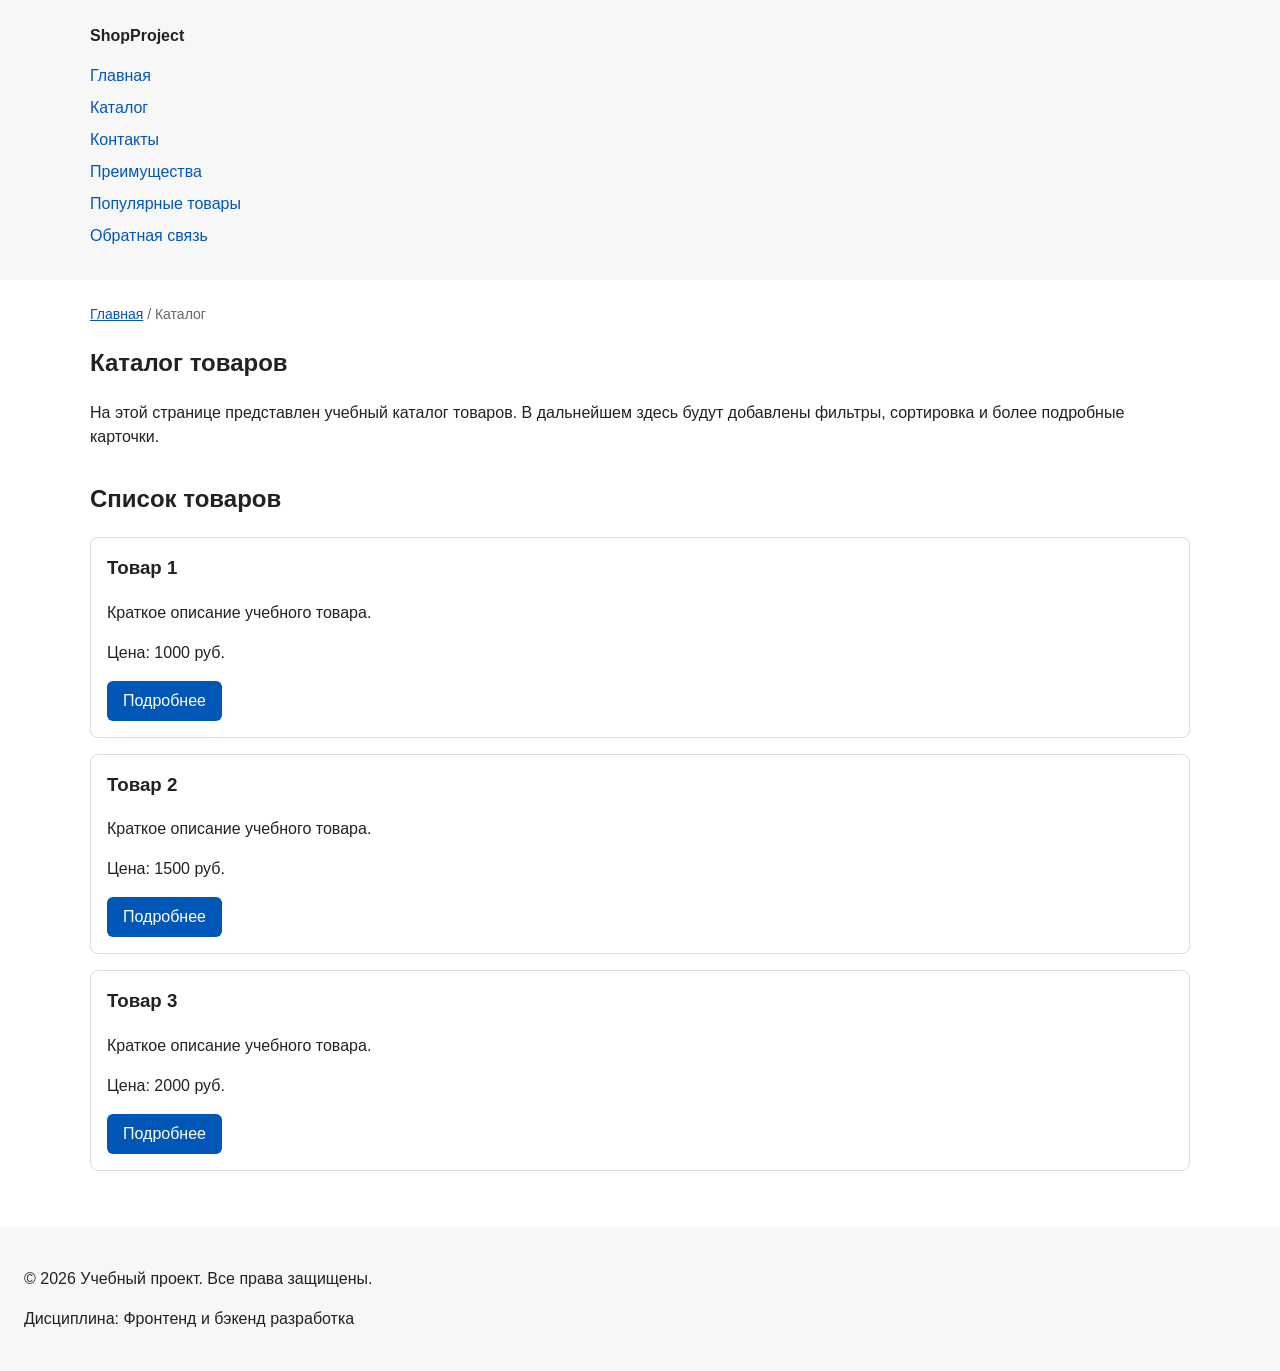
==== catalog.html @ 581a4650 "feat: add multi-page structure navigation and anchors" ====
<!DOCTYPE html>
<html lang="ru">
<head>
  <meta charset="UTF-8">
  <meta name="viewport" content="width=device-width, initial-scale=1.0">
  <meta name="description" content="Каталог товаров учебного интернет-магазина.">
  <title>Каталог товаров — Учебный интернет-магазин</title>
  <link rel="stylesheet" href="css/style.css">
</head>
<body>
  <header>
    <div class="site-header">
      <a class="site-logo" href="index.html">ShopProject</a>

      <nav class="site-nav" aria-label="Основная навигация">
        <ul class="site-nav__list">
          <li><a href="index.html">Главная</a></li>
          <li><a href="catalog.html">Каталог</a></li>
          <li><a href="contacts.html">Контакты</a></li>
          <li><a href="index.html#advantages">Преимущества</a></li>
          <li><a href="index.html#popular">Популярные товары</a></li>
          <li><a href="index.html#contacts">Обратная связь</a></li>
        </ul>
      </nav>
    </div>
  </header>

  <main>
    <nav class="breadcrumbs" aria-label="Хлебные крошки">
      <a href="index.html">Главная</a>
      <span>Каталог</span>
    </nav>

    <section class="section">
      <h1>Каталог товаров</h1>
      <p>
        На этой странице представлен учебный каталог товаров.
        В дальнейшем здесь будут добавлены фильтры, сортировка и более
        подробные карточки.
      </p>
    </section>

    <section class="section">
      <h2>Список товаров</h2>

      <article class="product-card">
        <h3>Товар 1</h3>
        <p>Краткое описание учебного товара.</p>
        <p>Цена: 1000 руб.</p>
        <a class="button" href="index.html#popular">Подробнее</a>
      </article>

      <article class="product-card">
        <h3>Товар 2</h3>
        <p>Краткое описание учебного товара.</p>
        <p>Цена: 1500 руб.</p>
        <a class="button" href="index.html#popular">Подробнее</a>
      </article>

      <article class="product-card">
        <h3>Товар 3</h3>
        <p>Краткое описание учебного товара.</p>
        <p>Цена: 2000 руб.</p>
        <a class="button" href="index.html#popular">Подробнее</a>
      </article>
    </section>
  </main>

  <footer>
    <p>&copy; 2026 Учебный проект. Все права защищены.</p>
    <p>Дисциплина: Фронтенд и бэкенд разработка</p>
  </footer>
</body>
</html>
---- css/style.css ----
/* ===============================
   1. Переменные проекта
   =============================== */

:root {
  /* Основные цвета проекта */
  --color-bg: #ffffff;
  --color-text: #222222;
  --color-muted: #666666;
  --color-primary: #0057b8;
  --color-primary-dark: #003f86;
  --color-border: #dddddd;
  --color-surface: #f7f7f7;
  --color-surface-accent: #eef5ff;
  --color-danger: #b00020;
  --color-success: #168a2f;
  --color-success-bg: #eefaf0;
  --color-white: #ffffff;

  /* Отступы */
  --space-xs: 4px;
  --space-sm: 8px;
  --space-md: 16px;
  --space-lg: 24px;
  --space-xl: 32px;

  /* Скругления */
  --radius-sm: 6px;
  --radius-md: 8px;
  --radius-lg: 12px;

  /* Размеры */
  --container-width: 1100px;
}

html {
  scroll-behavior: smooth;
}

:target {
  outline: 2px dashed var(--color-primary);
  outline-offset: 4px;
}


/* 
  Универсальное правило для всех элементов.
  border-box делает расчёт размеров более понятным:
  width включает content, padding и border.
*/
/* ===============================
   2. Базовые стили
   =============================== */

* {
  box-sizing: border-box;
}

body {
  margin: 0;
  font-family: Arial, sans-serif;
  line-height: 1.5;
  color: var(--color-text);
  background-color: var(--color-bg);
}

/*
  Задаём внутренние отступы для основных областей страницы.
  Это делает содержимое визуально отделённым от краёв окна браузера.
*/
header,
main,
footer {
  padding: var(--space-lg);
}

/*
  Оформляем шапку страницы.
  Пока используется простой светло-серый фон.
*/
header {
  background-color: var(--color-surface);
}


/*
  Оформляем подвал страницы тем же фоном,
  чтобы визуально отделить его от основного содержимого.
*/
footer {
  background-color: var(--color-surface);
}

/*
  Ограничиваем ширину содержимого шапки,
  чтобы оно не растягивалось слишком сильно на широких экранах.
*/
.site-header {
  max-width: 1100px;
  margin: 0 auto;
}

/* ===============================
   3. Общие элементы интерфейса
   =============================== */

a {
  color: var(--color-primary);
}

a:hover {
  color: var(--color-primary-dark);
}

a:focus-visible {
  outline: 2px solid var(--color-primary);
  outline-offset: 3px;
}


/*
  Оформляем текстовый логотип.
*/
.site-logo {
  font-weight: bold;
  text-decoration: none;
  color: #222222;
}

/*
  Убираем стандартные отступы и маркеры списка навигации.
*/
.site-nav__list {
  padding: 0;
  margin: 16px 0 0;
  list-style: none;
}

/*
  Добавляем расстояние между пунктами меню.
*/
.site-nav__list li {
  margin-bottom: 8px;
}

/*
  Оформляем ссылки меню.
*/
.site-nav__list a {
  color: #0057b8;
  text-decoration: none;
}

/*
  При наведении мыши подчёркиваем ссылку.
  Подробно состояния интерфейса будут рассмотрены в практической работе 1.7.
*/
.site-nav__list a:hover {
  text-decoration: underline;
}
/*
  Пока это обычная ссылка, но визуально она оформляется как кнопка.
*/
.button {
  display: inline-block;
  padding: var(--space-sm) var(--space-md);
  color: var(--color-white);
  background-color: var(--color-primary);
  text-decoration: none;
  border: none;
  border-radius: var(--radius-sm);
  cursor: pointer;
}

.button:hover {
  background-color: var(--color-primary-dark);
}

.button:focus-visible {
  outline: 2px solid var(--color-primary);
  outline-offset: 3px;
}

.button:disabled {
  opacity: 0.6;
  cursor: not-allowed;
}

/* ===============================
   4. Компоненты страницы
   =============================== */

.hero {
  max-width: var(--container-width);
  margin: 0 auto var(--space-xl);
  padding: var(--space-xl) var(--space-lg);
  background-color: var(--color-surface-accent);
  border-radius: var(--radius-lg);
}

.section {
  max-width: var(--container-width);
  margin: 0 auto var(--space-xl);
}

.section h2 {
  margin-top: 0;
}

/*
  Карточка товара — самостоятельный блок.
  На следующих занятиях карточки будут доработаны и выстроены в сетку.
*/
.product-card {
  margin-bottom: var(--space-md);
  padding: var(--space-md);
  border: 1px solid var(--color-border);
  border-radius: var(--radius-md);
  background-color: var(--color-bg);
}

.product-card:hover {
  border-color: var(--color-primary);
}

.product-card h3 {
  margin-top: 0;
}

/*
  Дополнительный информационный блок.
*/
.aside-info {
  max-width: var(--container-width);
  margin: 0 auto var(--space-xl);
  padding: var(--space-md);
  border-left: 4px solid var(--color-primary);
  background-color: var(--color-surface);
}


/*
  Сообщение об успешной отправке.
*/
.success-message {
  max-width: var(--container-width);
  margin: var(--space-lg) auto;
  padding: var(--space-md);
  border-left: 4px solid var(--color-success);
  background-color: var(--color-success-bg);
}


/* ===============================
   5. Форма и модальное окно
   =============================== */

.order-dialog {
  width: min(100% - 32px, 560px);
  padding: var(--space-lg);
  border: none;
  border-radius: var(--radius-lg);
}

.order-dialog::backdrop {
  background-color: rgba(0, 0, 0, 0.5);
}

.form-field {
  margin-bottom: var(--space-md);
}

.form-field label {
  display: block;
  margin-bottom: var(--space-xs);
}

.form-field input,
.form-field select,
.form-field textarea {
  width: 100%;
  padding: 10px 12px;
  border: 1px solid var(--color-border);
  border-radius: var(--radius-sm);
  font: inherit;
}

.form-field input[type="checkbox"] {
  width: auto;
}

.form-field small {
  display: block;
  margin-top: var(--space-xs);
  color: var(--color-muted);
}

/*
  Видимый фокус для клавиатурной навигации.
*/
.form-field input:hover,
.form-field select:hover,
.form-field textarea:hover {
  border-color: var(--color-primary);
}

.form-field input:focus-visible,
.form-field select:focus-visible,
.form-field textarea:focus-visible,
.form-actions button:focus-visible {
  outline: 2px solid var(--color-primary);
  outline-offset: 3px;
}

[aria-invalid="true"] {
  border-color: var(--color-danger);
}


/*
  Кнопки формы.
*/
.form-actions {
  display: flex;
  gap: 12px;
  margin-top: 20px;
}

.breadcrumbs {
  max-width: var(--container-width);
  margin: 0 auto var(--space-md);
  font-size: 14px;
  color: var(--color-muted);
}

.breadcrumbs a {
  color: var(--color-primary);
}

.breadcrumbs span::before {
  content: " / ";
  color: var(--color-muted);
}
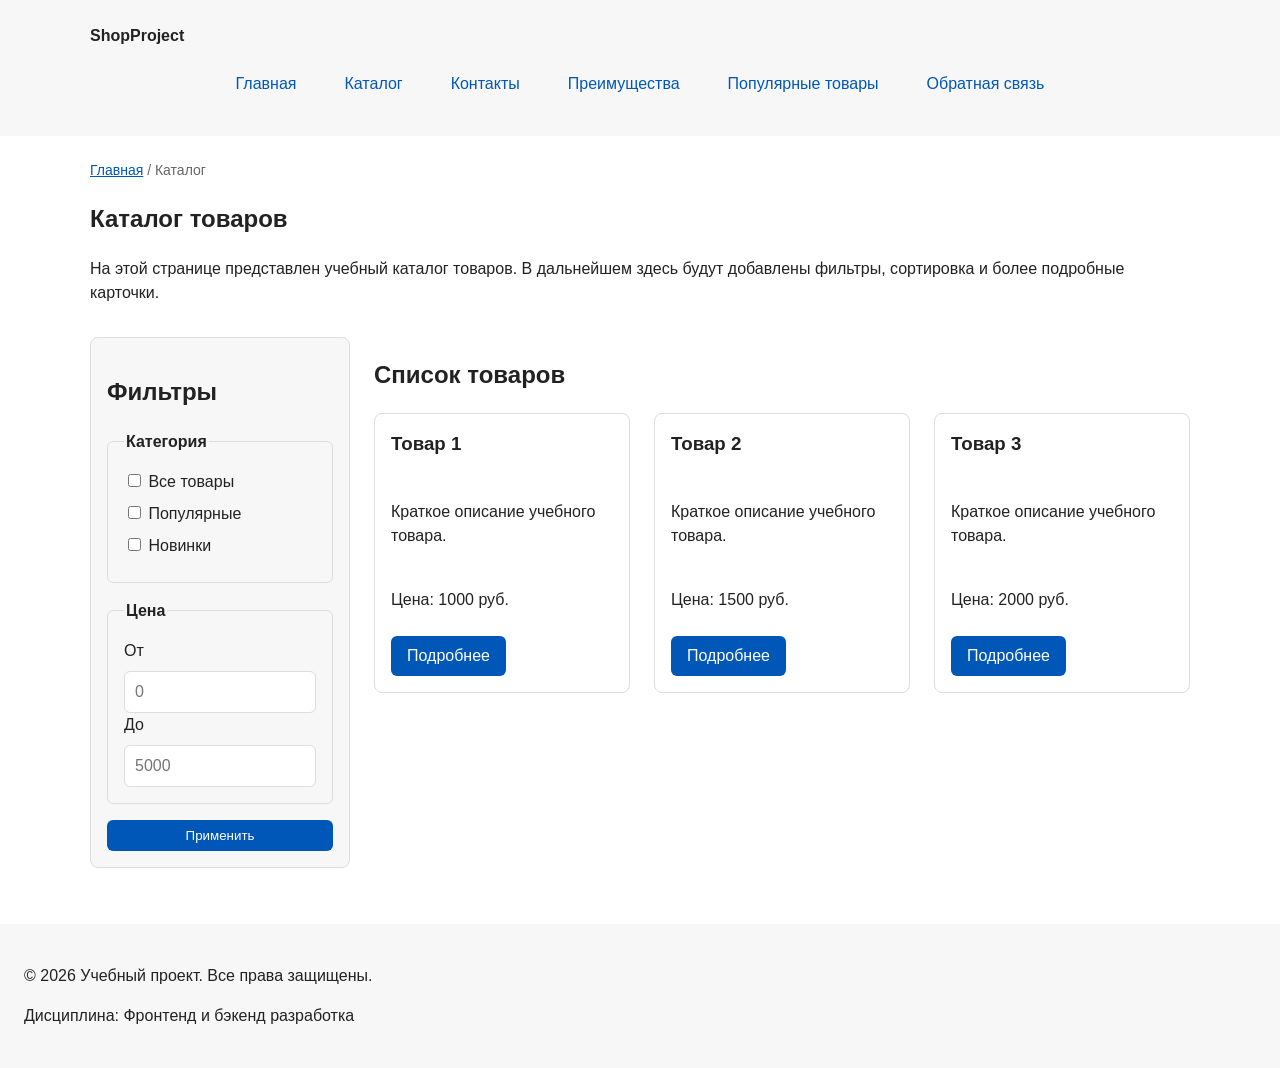
==== commit 5641a6eb: "feat: add flex navigation and grid catalog layout" ====
--- a/catalog.html
+++ b/catalog.html
@@ -40,29 +40,70 @@
       </p>
     </section>
 
-    <section class="section">
-      <h2>Список товаров</h2>
+    <section class="catalog-layout">
+      <aside class="catalog-filters">
+        <h2>Фильтры</h2>
 
-      <article class="product-card">
-        <h3>Товар 1</h3>
-        <p>Краткое описание учебного товара.</p>
-        <p>Цена: 1000 руб.</p>
-        <a class="button" href="index.html#popular">Подробнее</a>
-      </article>
+        <form class="filters-form" action="#" method="get">
+          <fieldset>
+            <legend>Категория</legend>
 
-      <article class="product-card">
-        <h3>Товар 2</h3>
-        <p>Краткое описание учебного товара.</p>
-        <p>Цена: 1500 руб.</p>
-        <a class="button" href="index.html#popular">Подробнее</a>
-      </article>
+            <label>
+              <input type="checkbox" name="category" value="all">
+              Все товары
+            </label>
 
-      <article class="product-card">
-        <h3>Товар 3</h3>
-        <p>Краткое описание учебного товара.</p>
-        <p>Цена: 2000 руб.</p>
-        <a class="button" href="index.html#popular">Подробнее</a>
-      </article>
+            <label>
+              <input type="checkbox" name="category" value="popular">
+              Популярные
+            </label>
+
+            <label>
+              <input type="checkbox" name="category" value="new">
+              Новинки
+            </label>
+          </fieldset>
+
+          <fieldset>
+            <legend>Цена</legend>
+
+            <label for="price-from">От</label>
+            <input id="price-from" name="price-from" type="number" min="0" placeholder="0">
+
+            <label for="price-to">До</label>
+            <input id="price-to" name="price-to" type="number" min="0" placeholder="5000">
+          </fieldset>
+
+          <button class="button" type="submit">Применить</button>
+        </form>
+      </aside>
+
+      <section class="catalog-products">
+        <h2>Список товаров</h2>
+
+        <div class="products-grid">
+          <article class="product-card">
+            <h3>Товар 1</h3>
+            <p>Краткое описание учебного товара.</p>
+            <p>Цена: 1000 руб.</p>
+            <a class="button" href="index.html#popular">Подробнее</a>
+          </article>
+
+          <article class="product-card">
+            <h3>Товар 2</h3>
+            <p>Краткое описание учебного товара.</p>
+            <p>Цена: 1500 руб.</p>
+            <a class="button" href="index.html#popular">Подробнее</a>
+          </article>
+
+          <article class="product-card">
+            <h3>Товар 3</h3>
+            <p>Краткое описание учебного товара.</p>
+            <p>Цена: 2000 руб.</p>
+            <a class="button" href="index.html#popular">Подробнее</a>
+          </article>
+        </div>
+      </section>
     </section>
   </main>
 
@@ -71,4 +112,4 @@
     <p>Дисциплина: Фронтенд и бэкенд разработка</p>
   </footer>
 </body>
-</html>
+</html>
--- a/css/style.css
+++ b/css/style.css
@@ -131,10 +131,16 @@
   Убираем стандартные отступы и маркеры списка навигации.
 */
 .site-nav__list {
+  display: flex;
+  flex-wrap: wrap;
+  justify-content: center;
+  align-items: center;
+  gap: var(--space-md);
   padding: 0;
-  margin: 16px 0 0;
+  margin: var(--space-md) 0 0;
   list-style: none;
 }
+
 
 /*
   Добавляем расстояние между пунктами меню.
@@ -147,17 +153,23 @@
   Оформляем ссылки меню.
 */
 .site-nav__list a {
-  color: #0057b8;
+  display: inline-block;
+  padding: var(--space-sm) var(--space-md);
+  color: var(--color-primary);
   text-decoration: none;
-}
+  border-radius: var(--radius-sm);
+}
+
 
 /*
   При наведении мыши подчёркиваем ссылку.
   Подробно состояния интерфейса будут рассмотрены в практической работе 1.7.
 */
 .site-nav__list a:hover {
-  text-decoration: underline;
-}
+  color: var(--color-white);
+  background-color: var(--color-primary);
+}
+
 /*
   Пока это обычная ссылка, но визуально она оформляется как кнопка.
 */
@@ -212,12 +224,21 @@
   На следующих занятиях карточки будут доработаны и выстроены в сетку.
 */
 .product-card {
-  margin-bottom: var(--space-md);
+  display: flex;
+  flex-direction: column;
+  gap: var(--space-sm);
+  margin-bottom: 0;
   padding: var(--space-md);
   border: 1px solid var(--color-border);
   border-radius: var(--radius-md);
   background-color: var(--color-bg);
 }
+
+.product-card .button {
+  margin-top: auto;
+  align-self: flex-start;
+}
+
 
 .product-card:hover {
   border-color: var(--color-primary);
@@ -341,3 +362,60 @@
   content: " / ";
   color: var(--color-muted);
 }
+
+
+.products-grid {
+  display: grid;
+  grid-template-columns: repeat(3, 1fr);
+  gap: var(--space-lg);
+}
+
+.catalog-layout {
+  max-width: var(--container-width);
+  margin: 0 auto var(--space-xl);
+  display: grid;
+  grid-template-columns: 260px 1fr;
+  grid-template-areas: "filters products";
+  gap: var(--space-lg);
+}
+
+.catalog-filters {
+  grid-area: filters;
+  padding: var(--space-md);
+  border: 1px solid var(--color-border);
+  border-radius: var(--radius-md);
+  background-color: var(--color-surface);
+}
+
+.catalog-products {
+  grid-area: products;
+}
+
+.filters-form {
+  display: grid;
+  gap: var(--space-md);
+}
+
+.filters-form fieldset {
+  margin: 0;
+  padding: var(--space-md);
+  border: 1px solid var(--color-border);
+  border-radius: var(--radius-sm);
+}
+
+.filters-form legend {
+  font-weight: 700;
+}
+
+.filters-form label {
+  display: block;
+  margin-bottom: var(--space-sm);
+}
+
+.filters-form input[type="number"] {
+  width: 100%;
+  padding: 8px 10px;
+  border: 1px solid var(--color-border);
+  border-radius: var(--radius-sm);
+  font: inherit;
+}
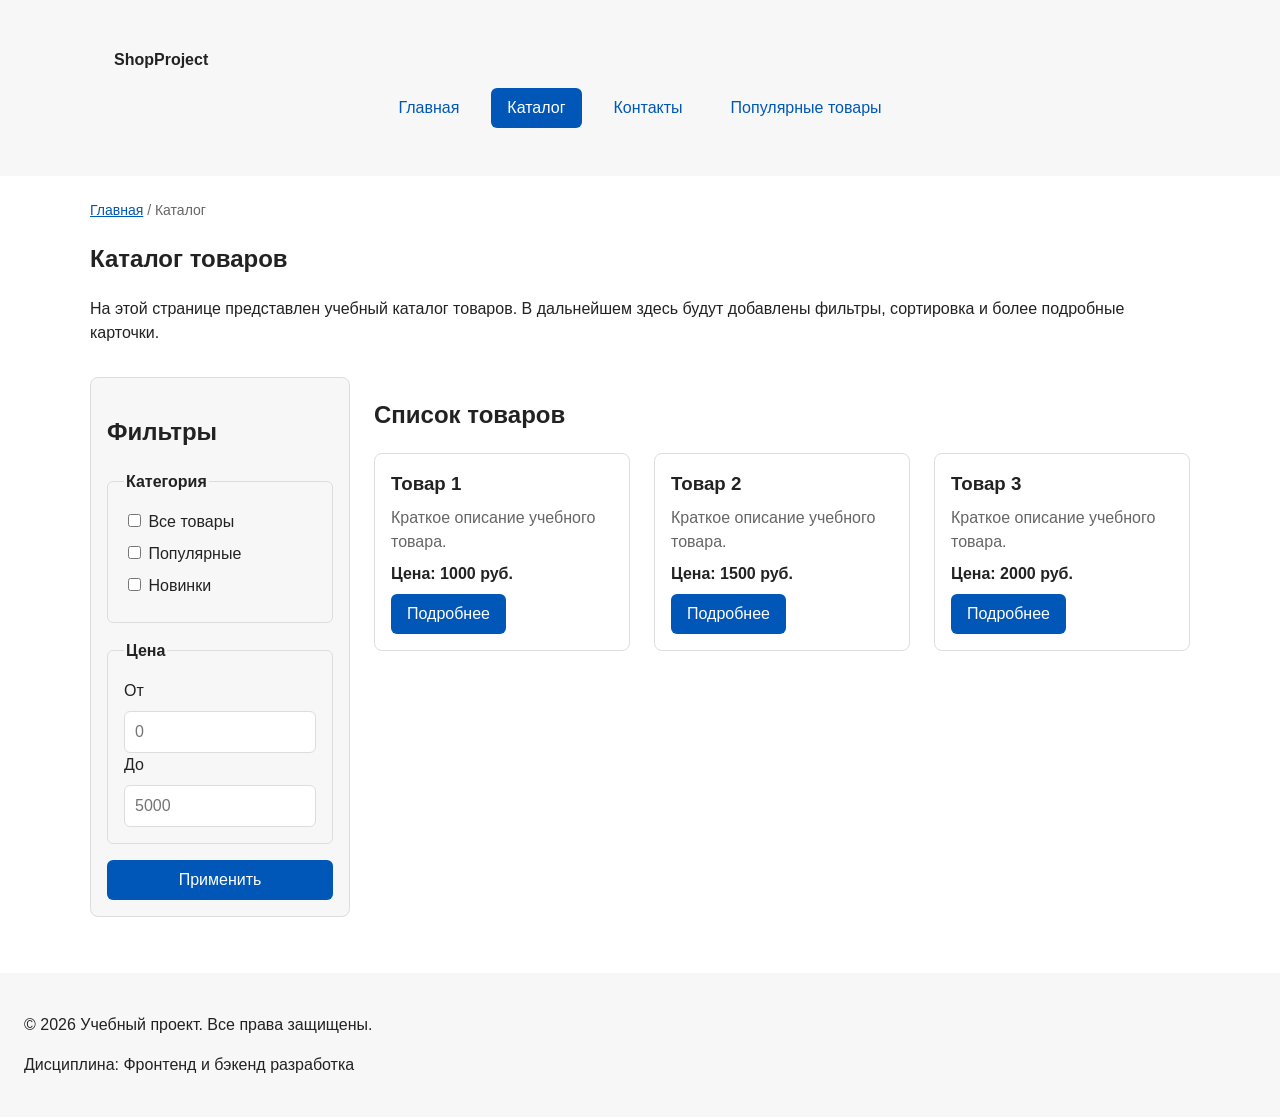
==== commit e617a6ee: "refactor: apply BEM naming to CSS classes" ====
--- a/catalog.html
+++ b/catalog.html
@@ -8,108 +8,116 @@
   <link rel="stylesheet" href="css/style.css">
 </head>
 <body>
-  <header>
-    <div class="site-header">
-      <a class="site-logo" href="index.html">ShopProject</a>
 
-      <nav class="site-nav" aria-label="Основная навигация">
-        <ul class="site-nav__list">
-          <li><a href="index.html">Главная</a></li>
-          <li><a href="catalog.html">Каталог</a></li>
-          <li><a href="contacts.html">Контакты</a></li>
-          <li><a href="index.html#advantages">Преимущества</a></li>
-          <li><a href="index.html#popular">Популярные товары</a></li>
-          <li><a href="index.html#contacts">Обратная связь</a></li>
-        </ul>
-      </nav>
-    </div>
-  </header>
+<header class="site-header">
+  <div class="site-header__inner">
+    <a class="site-header__logo" href="index.html">ShopProject</a>
 
-  <main>
-    <nav class="breadcrumbs" aria-label="Хлебные крошки">
-      <a href="index.html">Главная</a>
-      <span>Каталог</span>
+    <nav class="site-nav" aria-label="Основная навигация">
+      <ul class="site-nav__list">
+        <li class="site-nav__item">
+          <a class="site-nav__link" href="index.html">Главная</a>
+        </li>
+        <li class="site-nav__item">
+          <a class="site-nav__link site-nav__link--active" href="catalog.html">Каталог</a>
+        </li>
+        <li class="site-nav__item">
+          <a class="site-nav__link" href="contacts.html">Контакты</a>
+        </li>
+        <li class="site-nav__item">
+          <a class="site-nav__link" href="index.html#popular">Популярные товары</a>
+        </li>
+      </ul>
     </nav>
+  </div>
+</header>
 
-    <section class="section">
-      <h1>Каталог товаров</h1>
-      <p>
-        На этой странице представлен учебный каталог товаров.
-        В дальнейшем здесь будут добавлены фильтры, сортировка и более
-        подробные карточки.
-      </p>
+<main>
+  <nav class="breadcrumbs" aria-label="Хлебные крошки">
+    <a class="breadcrumbs__link" href="index.html">Главная</a>
+    <span class="breadcrumbs__current">Каталог</span>
+  </nav>
+
+  <section class="section">
+    <h1>Каталог товаров</h1>
+    <p>
+      На этой странице представлен учебный каталог товаров.
+      В дальнейшем здесь будут добавлены фильтры, сортировка и более
+      подробные карточки.
+    </p>
+  </section>
+
+  <section class="catalog-layout">
+    <aside class="catalog-filters">
+      <h2>Фильтры</h2>
+
+      <form class="filters-form" action="#" method="get">
+        <fieldset>
+          <legend>Категория</legend>
+
+          <label>
+            <input type="checkbox" name="category" value="all">
+            Все товары
+          </label>
+
+          <label>
+            <input type="checkbox" name="category" value="popular">
+            Популярные
+          </label>
+
+          <label>
+            <input type="checkbox" name="category" value="new">
+            Новинки
+          </label>
+        </fieldset>
+
+        <fieldset>
+          <legend>Цена</legend>
+
+          <label for="price-from">От</label>
+          <input id="price-from" name="price-from" type="number" min="0" placeholder="0">
+
+          <label for="price-to">До</label>
+          <input id="price-to" name="price-to" type="number" min="0" placeholder="5000">
+        </fieldset>
+
+        <button class="button button--primary" type="submit">Применить</button>
+      </form>
+    </aside>
+
+    <section class="catalog-products">
+      <h2>Список товаров</h2>
+
+      <div class="products-grid">
+        <article class="product-card">
+          <h3 class="product-card__title">Товар 1</h3>
+          <p class="product-card__description">Краткое описание учебного товара.</p>
+          <p class="product-card__price">Цена: 1000 руб.</p>
+          <a class="button button--primary product-card__button" href="index.html#popular">Подробнее</a>
+        </article>
+
+        <article class="product-card">
+          <h3 class="product-card__title">Товар 2</h3>
+          <p class="product-card__description">Краткое описание учебного товара.</p>
+          <p class="product-card__price">Цена: 1500 руб.</p>
+          <a class="button button--primary product-card__button" href="index.html#popular">Подробнее</a>
+        </article>
+
+        <article class="product-card">
+          <h3 class="product-card__title">Товар 3</h3>
+          <p class="product-card__description">Краткое описание учебного товара.</p>
+          <p class="product-card__price">Цена: 2000 руб.</p>
+          <a class="button button--primary product-card__button" href="index.html#popular">Подробнее</a>
+        </article>
+      </div>
     </section>
+  </section>
+</main>
 
-    <section class="catalog-layout">
-      <aside class="catalog-filters">
-        <h2>Фильтры</h2>
+<footer>
+  <p>&copy; 2026 Учебный проект. Все права защищены.</p>
+  <p>Дисциплина: Фронтенд и бэкенд разработка</p>
+</footer>
 
-        <form class="filters-form" action="#" method="get">
-          <fieldset>
-            <legend>Категория</legend>
-
-            <label>
-              <input type="checkbox" name="category" value="all">
-              Все товары
-            </label>
-
-            <label>
-              <input type="checkbox" name="category" value="popular">
-              Популярные
-            </label>
-
-            <label>
-              <input type="checkbox" name="category" value="new">
-              Новинки
-            </label>
-          </fieldset>
-
-          <fieldset>
-            <legend>Цена</legend>
-
-            <label for="price-from">От</label>
-            <input id="price-from" name="price-from" type="number" min="0" placeholder="0">
-
-            <label for="price-to">До</label>
-            <input id="price-to" name="price-to" type="number" min="0" placeholder="5000">
-          </fieldset>
-
-          <button class="button" type="submit">Применить</button>
-        </form>
-      </aside>
-
-      <section class="catalog-products">
-        <h2>Список товаров</h2>
-
-        <div class="products-grid">
-          <article class="product-card">
-            <h3>Товар 1</h3>
-            <p>Краткое описание учебного товара.</p>
-            <p>Цена: 1000 руб.</p>
-            <a class="button" href="index.html#popular">Подробнее</a>
-          </article>
-
-          <article class="product-card">
-            <h3>Товар 2</h3>
-            <p>Краткое описание учебного товара.</p>
-            <p>Цена: 1500 руб.</p>
-            <a class="button" href="index.html#popular">Подробнее</a>
-          </article>
-
-          <article class="product-card">
-            <h3>Товар 3</h3>
-            <p>Краткое описание учебного товара.</p>
-            <p>Цена: 2000 руб.</p>
-            <a class="button" href="index.html#popular">Подробнее</a>
-          </article>
-        </div>
-      </section>
-    </section>
-  </main>
-
-  <footer>
-    <p>&copy; 2026 Учебный проект. Все права защищены.</p>
-    <p>Дисциплина: Фронтенд и бэкенд разработка</p>
-  </footer>
 </body>
 </html>
--- a/css/style.css
+++ b/css/style.css
@@ -42,12 +42,6 @@
   outline-offset: 4px;
 }
 
-
-/* 
-  Универсальное правило для всех элементов.
-  border-box делает расчёт размеров более понятным:
-  width включает content, padding и border.
-*/
 /* ===============================
    2. Базовые стили
    =============================== */
@@ -64,40 +58,34 @@
   background-color: var(--color-bg);
 }
 
-/*
-  Задаём внутренние отступы для основных областей страницы.
-  Это делает содержимое визуально отделённым от краёв окна браузера.
-*/
 header,
 main,
 footer {
   padding: var(--space-lg);
 }
 
-/*
-  Оформляем шапку страницы.
-  Пока используется простой светло-серый фон.
-*/
 header {
   background-color: var(--color-surface);
 }
 
-
-/*
-  Оформляем подвал страницы тем же фоном,
-  чтобы визуально отделить его от основного содержимого.
-*/
 footer {
   background-color: var(--color-surface);
 }
 
-/*
-  Ограничиваем ширину содержимого шапки,
-  чтобы оно не растягивалось слишком сильно на широких экранах.
-*/
 .site-header {
-  max-width: 1100px;
+  background-color: var(--color-surface);
+}
+
+.site-header__inner {
+  max-width: var(--container-width);
   margin: 0 auto;
+  padding: var(--space-lg);
+}
+
+.site-header__logo {
+  font-weight: 700;
+  color: var(--color-text);
+  text-decoration: none;
 }
 
 /* ===============================
@@ -117,19 +105,6 @@
   outline-offset: 3px;
 }
 
-
-/*
-  Оформляем текстовый логотип.
-*/
-.site-logo {
-  font-weight: bold;
-  text-decoration: none;
-  color: #222222;
-}
-
-/*
-  Убираем стандартные отступы и маркеры списка навигации.
-*/
 .site-nav__list {
   display: flex;
   flex-wrap: wrap;
@@ -141,18 +116,7 @@
   list-style: none;
 }
 
-
-/*
-  Добавляем расстояние между пунктами меню.
-*/
-.site-nav__list li {
-  margin-bottom: 8px;
-}
-
-/*
-  Оформляем ссылки меню.
-*/
-.site-nav__list a {
+.site-nav__link {
   display: inline-block;
   padding: var(--space-sm) var(--space-md);
   color: var(--color-primary);
@@ -160,32 +124,50 @@
   border-radius: var(--radius-sm);
 }
 
-
-/*
-  При наведении мыши подчёркиваем ссылку.
-  Подробно состояния интерфейса будут рассмотрены в практической работе 1.7.
-*/
-.site-nav__list a:hover {
+.site-nav__link:hover {
   color: var(--color-white);
   background-color: var(--color-primary);
 }
 
-/*
-  Пока это обычная ссылка, но визуально она оформляется как кнопка.
-*/
+.site-nav__link:focus-visible {
+  outline: 2px solid var(--color-primary);
+  outline-offset: 3px;
+}
+
+.site-nav__link--active {
+  color: var(--color-white);
+  background-color: var(--color-primary);
+}
+
+/* Базовый блок кнопки — только структура */
 .button {
   display: inline-block;
   padding: var(--space-sm) var(--space-md);
+  border: none;
+  border-radius: var(--radius-sm);
+  font: inherit;
+  text-decoration: none;
+  cursor: pointer;
+}
+
+.button--primary {
   color: var(--color-white);
   background-color: var(--color-primary);
-  text-decoration: none;
-  border: none;
-  border-radius: var(--radius-sm);
-  cursor: pointer;
-}
-
-.button:hover {
+}
+
+.button--primary:hover {
   background-color: var(--color-primary-dark);
+}
+
+.button--secondary {
+  color: var(--color-primary);
+  background-color: transparent;
+  border: 1px solid var(--color-primary);
+}
+
+.button--secondary:hover {
+  color: var(--color-white);
+  background-color: var(--color-primary);
 }
 
 .button:focus-visible {
@@ -193,7 +175,8 @@
   outline-offset: 3px;
 }
 
-.button:disabled {
+.button:disabled,
+.button--disabled {
   opacity: 0.6;
   cursor: not-allowed;
 }
@@ -219,38 +202,52 @@
   margin-top: 0;
 }
 
-/*
-  Карточка товара — самостоятельный блок.
-  На следующих занятиях карточки будут доработаны и выстроены в сетку.
-*/
 .product-card {
   display: flex;
   flex-direction: column;
   gap: var(--space-sm);
-  margin-bottom: 0;
   padding: var(--space-md);
   border: 1px solid var(--color-border);
   border-radius: var(--radius-md);
   background-color: var(--color-bg);
 }
 
-.product-card .button {
+.product-card:hover {
+  border-color: var(--color-primary);
+}
+
+.product-card--featured {
+  border-color: var(--color-primary);
+}
+
+.product-card--discount {
+  border-color: var(--color-danger);
+}
+
+.product-card__title {
+  margin: 0;
+  color: var(--color-text);
+}
+
+.product-card__description {
+  margin: 0;
+  color: var(--color-muted);
+}
+
+.product-card__price {
+  margin: 0;
+  font-weight: 700;
+}
+
+.product-card--discount .product-card__price {
+  color: var(--color-danger);
+}
+
+.product-card__button {
   margin-top: auto;
   align-self: flex-start;
 }
 
-
-.product-card:hover {
-  border-color: var(--color-primary);
-}
-
-.product-card h3 {
-  margin-top: 0;
-}
-
-/*
-  Дополнительный информационный блок.
-*/
 .aside-info {
   max-width: var(--container-width);
   margin: 0 auto var(--space-xl);
@@ -259,10 +256,6 @@
   background-color: var(--color-surface);
 }
 
-
-/*
-  Сообщение об успешной отправке.
-*/
 .success-message {
   max-width: var(--container-width);
   margin: var(--space-lg) auto;
@@ -271,10 +264,59 @@
   background-color: var(--color-success-bg);
 }
 
-
 /* ===============================
    5. Форма и модальное окно
    =============================== */
+
+.order-form {
+  display: grid;
+  gap: var(--space-md);
+}
+
+.order-form__field {
+  display: grid;
+  gap: var(--space-xs);
+}
+
+.order-form__label {
+  font-weight: 700;
+  color: var(--color-text);
+}
+
+.order-form__input,
+.order-form__select,
+.order-form__textarea {
+  width: 100%;
+  padding: 10px 12px;
+  border: 1px solid var(--color-border);
+  border-radius: var(--radius-sm);
+  font: inherit;
+}
+
+.order-form__input:hover,
+.order-form__select:hover,
+.order-form__textarea:hover {
+  border-color: var(--color-primary);
+}
+
+.order-form__input:focus-visible,
+.order-form__select:focus-visible,
+.order-form__textarea:focus-visible {
+  outline: 2px solid var(--color-primary);
+  outline-offset: 3px;
+}
+
+.order-form__input[aria-invalid="true"],
+.order-form__select[aria-invalid="true"],
+.order-form__textarea[aria-invalid="true"] {
+  border-color: var(--color-danger);
+}
+
+.order-form__actions {
+  display: flex;
+  gap: var(--space-md);
+  margin-top: var(--space-lg);
+}
 
 .order-dialog {
   width: min(100% - 32px, 560px);
@@ -287,65 +329,13 @@
   background-color: rgba(0, 0, 0, 0.5);
 }
 
-.form-field {
-  margin-bottom: var(--space-md);
-}
-
-.form-field label {
-  display: block;
-  margin-bottom: var(--space-xs);
-}
-
-.form-field input,
-.form-field select,
-.form-field textarea {
-  width: 100%;
-  padding: 10px 12px;
-  border: 1px solid var(--color-border);
-  border-radius: var(--radius-sm);
-  font: inherit;
-}
-
-.form-field input[type="checkbox"] {
-  width: auto;
-}
-
-.form-field small {
-  display: block;
-  margin-top: var(--space-xs);
-  color: var(--color-muted);
-}
-
-/*
-  Видимый фокус для клавиатурной навигации.
-*/
-.form-field input:hover,
-.form-field select:hover,
-.form-field textarea:hover {
-  border-color: var(--color-primary);
-}
-
-.form-field input:focus-visible,
-.form-field select:focus-visible,
-.form-field textarea:focus-visible,
-.form-actions button:focus-visible {
-  outline: 2px solid var(--color-primary);
-  outline-offset: 3px;
-}
-
-[aria-invalid="true"] {
-  border-color: var(--color-danger);
-}
-
-
-/*
-  Кнопки формы.
-*/
-.form-actions {
-  display: flex;
-  gap: 12px;
-  margin-top: 20px;
-}
+.order-dialog__title {
+  margin-top: 0;
+}
+
+/* ===============================
+   6. Хлебные крошки
+   =============================== */
 
 .breadcrumbs {
   max-width: var(--container-width);
@@ -354,15 +344,18 @@
   color: var(--color-muted);
 }
 
-.breadcrumbs a {
+.breadcrumbs__link {
   color: var(--color-primary);
 }
 
-.breadcrumbs span::before {
+.breadcrumbs__current::before {
   content: " / ";
   color: var(--color-muted);
 }
 
+/* ===============================
+   7. Каталог
+   =============================== */
 
 .products-grid {
   display: grid;
@@ -418,4 +411,4 @@
   border: 1px solid var(--color-border);
   border-radius: var(--radius-sm);
   font: inherit;
-}
+}
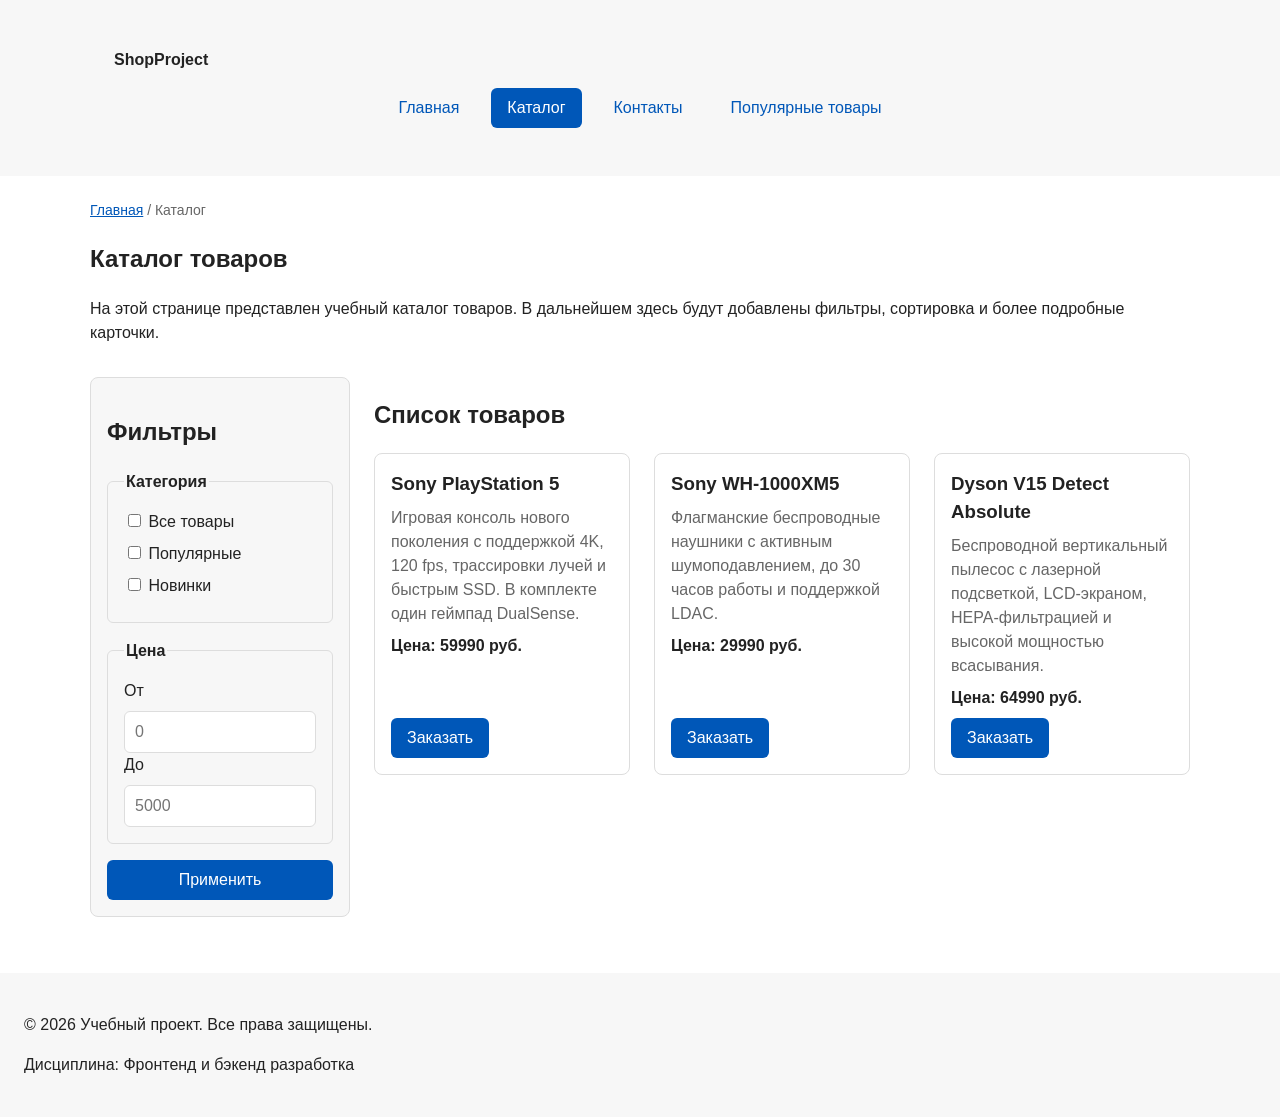
==== commit a7780459: "Добавлена страница товара с динамической подстановкой данных" ====
--- a/catalog.html
+++ b/catalog.html
@@ -89,35 +89,82 @@
       <h2>Список товаров</h2>
 
       <div class="products-grid">
-        <article class="product-card">
-          <h3 class="product-card__title">Товар 1</h3>
-          <p class="product-card__description">Краткое описание учебного товара.</p>
-          <p class="product-card__price">Цена: 1000 руб.</p>
-          <a class="button button--primary product-card__button" href="index.html#popular">Подробнее</a>
-        </article>
+     <article class="product-card" data-id="1">
+        <h3 class="product-card__title">Sony PlayStation 5</h3>
+        <p class="product-card__description">Игровая консоль нового поколения с поддержкой 4K, 120 fps, трассировки лучей и быстрым SSD. В комплекте один геймпад DualSense.</p>
+        <p class="product-card__price">Цена: 59990 руб.</p>
+        <button
+          class="button button--primary product-card__button"
+          type="button"
+          data-product="Товар 1"
+        >
+          Заказать
+        </button>
+      </article>
 
-        <article class="product-card">
-          <h3 class="product-card__title">Товар 2</h3>
-          <p class="product-card__description">Краткое описание учебного товара.</p>
-          <p class="product-card__price">Цена: 1500 руб.</p>
-          <a class="button button--primary product-card__button" href="index.html#popular">Подробнее</a>
-        </article>
+      <article class="product-card" data-id="2">
+        <h3 class="product-card__title">Sony WH-1000XM5</h3>
+        <p class="product-card__description">Флагманские беспроводные наушники с активным шумоподавлением, до 30 часов работы и поддержкой LDAC.</p>
+        <p class="product-card__price">Цена: 29990 руб.</p>
+        <button
+          class="button button--primary product-card__button"
+          type="button"
+          data-product="Товар 2"
+        >
+          Заказать
+        </button>
+      </article>
 
-        <article class="product-card">
-          <h3 class="product-card__title">Товар 3</h3>
-          <p class="product-card__description">Краткое описание учебного товара.</p>
-          <p class="product-card__price">Цена: 2000 руб.</p>
-          <a class="button button--primary product-card__button" href="index.html#popular">Подробнее</a>
-        </article>
+      <article class="product-card" data-id="3">
+        <h3 class="product-card__title">Dyson V15 Detect Absolute</h3>
+        <p class="product-card__description">Беспроводной вертикальный пылесос с лазерной подсветкой, LCD-экраном, HEPA-фильтрацией и высокой мощностью всасывания.</p>
+        <p class="product-card__price">Цена: 64990 руб.</p>
+        <button
+          class="button button--primary product-card__button"
+          type="button"
+          data-product="Товар 3"
+        >
+          Заказать
+        </button>
+      </article>
       </div>
     </section>
   </section>
 </main>
+<dialog class="order-dialog" id="order-dialog" aria-labelledby="order-dialog-title">
+  <h2 class="order-dialog__title" id="order-dialog-title">Оформление заявки</h2>
 
+  <form class="order-form" id="order-form" action="#" method="post" novalidate>
+    <input type="hidden" id="selected-product" name="product">
+
+    <div class="order-form__field">
+      <label class="order-form__label" for="order-name">Имя</label>
+      <input class="order-form__input" id="order-name" name="name" type="text" required>
+    </div>
+
+    <div class="order-form__field">
+      <label class="order-form__label" for="order-email">E-mail</label>
+      <input class="order-form__input" id="order-email" name="email" type="email" required>
+    </div>
+
+    <div class="order-form__actions">
+      <button class="button button--secondary" type="button" id="close-order-dialog">
+        Закрыть
+      </button>
+      <button class="button button--primary" type="submit">
+        Отправить заявку
+      </button>
+    </div>
+  </form>
+</dialog>
+
+<p class="success-message" id="success-message" hidden>
+  Заявка успешно отправлена!
+</p>
 <footer>
   <p>&copy; 2026 Учебный проект. Все права защищены.</p>
   <p>Дисциплина: Фронтенд и бэкенд разработка</p>
 </footer>
-
+<script src="js/main.js"></script>
 </body>
 </html>
--- a/css/style.css
+++ b/css/style.css
@@ -411,4 +411,209 @@
   border: 1px solid var(--color-border);
   border-radius: var(--radius-sm);
   font: inherit;
+}
+
+/* ===============================
+   8. Страница товара (product.html)
+   =============================== */
+
+/* Карточка каталога как ссылка */
+.product-card {
+  text-decoration: none;
+  color: inherit;
+  transition: border-color 0.2s ease, box-shadow 0.2s ease, transform 0.2s ease;
+}
+
+.product-card:hover {
+  border-color: var(--color-primary);
+  box-shadow: 0 4px 14px rgba(0, 87, 184, 0.15);
+  transform: translateY(-2px);
+}
+
+.product-card__link {
+  color: inherit;
+  text-decoration: none;
+}
+
+.product-card__link:hover {
+  color: var(--color-primary);
+  text-decoration: underline;
+}
+
+/* Страница товара */
+.product-page {
+  max-width: var(--container-width);
+  margin: 0 auto var(--space-xl);
+  background-color: var(--color-bg);
+  border: 1px solid var(--color-border);
+  border-radius: var(--radius-lg);
+  overflow: hidden;
+}
+
+.product-page__top {
+  display: flex;
+  flex-wrap: wrap;
+}
+
+.product-page__gallery {
+  flex: 1 1 45%;
+  min-width: 280px;
+  background-color: var(--color-surface-accent);
+  display: flex;
+  align-items: center;
+  justify-content: center;
+  padding: var(--space-xl);
+  border-right: 1px solid var(--color-border);
+}
+
+.product-page__gallery img {
+  width: 100%;
+  max-width: 320px;
+  height: auto;
+  object-fit: contain;
+  border-radius: var(--radius-md);
+}
+
+.product-page__summary {
+  flex: 1 1 55%;
+  min-width: 280px;
+  padding: var(--space-xl);
+}
+
+.product-page__title {
+  margin: 0 0 var(--space-sm);
+  font-size: 28px;
+  font-weight: 700;
+  color: var(--color-text);
+}
+
+.product-page__article {
+  margin: 0 0 var(--space-md);
+  font-size: 13px;
+  color: var(--color-muted);
+}
+
+.product-page__rating {
+  display: flex;
+  align-items: center;
+  gap: var(--space-sm);
+  margin-bottom: var(--space-md);
+  font-size: 15px;
+}
+
+.product-page__stars {
+  color: #f5a623;
+  font-size: 17px;
+  letter-spacing: 2px;
+}
+
+.product-page__rating-text {
+  color: var(--color-muted);
+}
+
+.product-page__price-block {
+  margin-bottom: var(--space-lg);
+}
+
+.product-page__price-current {
+  font-size: 30px;
+  font-weight: 700;
+  color: var(--color-text);
+}
+
+.product-page__price-old {
+  font-size: 18px;
+  color: var(--color-muted);
+  text-decoration: line-through;
+  margin-left: var(--space-sm);
+}
+
+.product-page__actions {
+  display: flex;
+  gap: var(--space-md);
+  flex-wrap: wrap;
+  margin-bottom: var(--space-lg);
+}
+
+.product-page__features {
+  list-style: none;
+  padding: 0;
+  margin: 0;
+  display: flex;
+  flex-direction: column;
+  gap: var(--space-sm);
+  font-size: 15px;
+  color: var(--color-text);
+}
+
+.product-page__features li {
+  display: flex;
+  align-items: center;
+  gap: var(--space-sm);
+}
+
+.product-page__features li::before {
+  content: "✓";
+  color: var(--color-primary);
+  font-weight: 700;
+}
+
+.product-page__details {
+  border-top: 1px solid var(--color-border);
+  padding: var(--space-xl);
+}
+
+.product-page__details h2 {
+  font-size: 20px;
+  font-weight: 700;
+  margin: 0 0 var(--space-md);
+  color: var(--color-text);
+}
+
+.product-page__details h2 + p,
+.product-page__details p {
+  font-size: 15px;
+  color: var(--color-text);
+  margin: 0 0 var(--space-md);
+}
+
+.specs-table {
+  width: 100%;
+  border-collapse: collapse;
+  margin-top: var(--space-md);
+  font-size: 15px;
+}
+
+.specs-table tr {
+  border-bottom: 1px solid var(--color-border);
+}
+
+.specs-table td {
+  padding: 10px 6px;
+  vertical-align: top;
+}
+
+.specs-table td:first-child {
+  color: var(--color-muted);
+  width: 40%;
+}
+
+.specs-table td:last-child {
+  color: var(--color-text);
+  font-weight: 600;
+}
+
+@media (max-width: 700px) {
+  .product-page__gallery {
+    border-right: none;
+    border-bottom: 1px solid var(--color-border);
+  }
+
+  .product-page__title {
+    font-size: 23px;
+  }
+
+  .product-page__price-current {
+    font-size: 26px;
+  }
 }
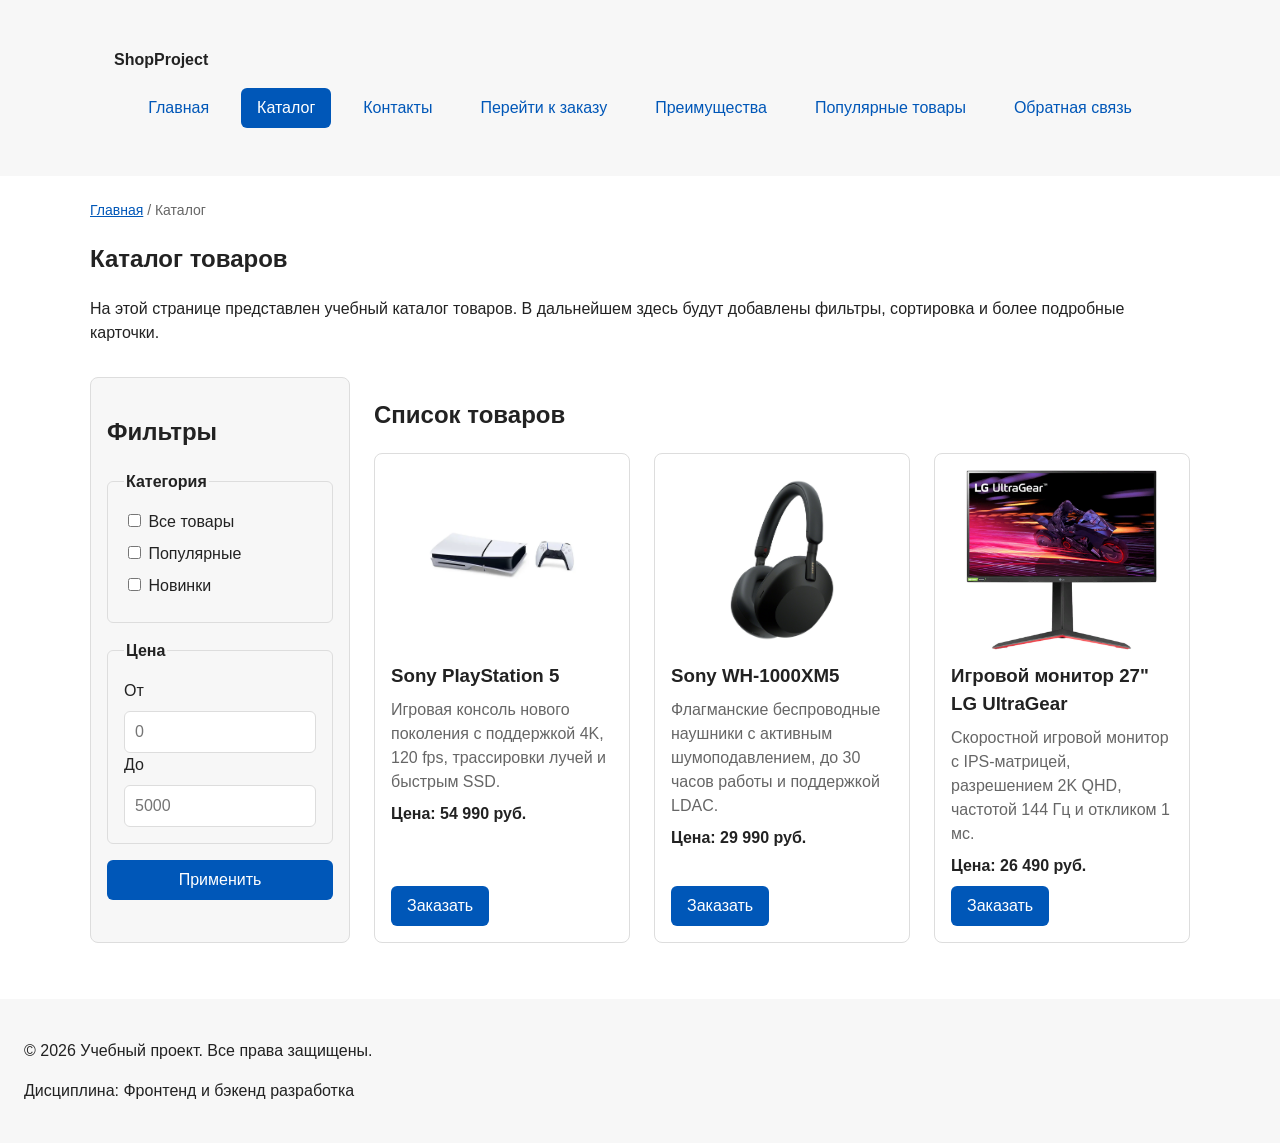
==== commit b2391933: "Унификация модальных окон, исправление багов всплытия событий и валидации форм" ====
--- a/catalog.html
+++ b/catalog.html
@@ -3,8 +3,8 @@
 <head>
   <meta charset="UTF-8">
   <meta name="viewport" content="width=device-width, initial-scale=1.0">
-  <meta name="description" content="Каталог товаров учебного интернет-магазина.">
-  <title>Каталог товаров — Учебный интернет-магазин</title>
+  <meta name="description" content="Каталог товаров учебного интернет-магазина">
+  <title>Каталог — Учебный интернет-магазин</title>
   <link rel="stylesheet" href="css/style.css">
 </head>
 <body>
@@ -12,21 +12,15 @@
 <header class="site-header">
   <div class="site-header__inner">
     <a class="site-header__logo" href="index.html">ShopProject</a>
-
     <nav class="site-nav" aria-label="Основная навигация">
       <ul class="site-nav__list">
-        <li class="site-nav__item">
-          <a class="site-nav__link" href="index.html">Главная</a>
-        </li>
-        <li class="site-nav__item">
-          <a class="site-nav__link site-nav__link--active" href="catalog.html">Каталог</a>
-        </li>
-        <li class="site-nav__item">
-          <a class="site-nav__link" href="contacts.html">Контакты</a>
-        </li>
-        <li class="site-nav__item">
-          <a class="site-nav__link" href="index.html#popular">Популярные товары</a>
-        </li>
+        <li><a class="site-nav__link" href="index.html">Главная</a></li>
+        <li><a class="site-nav__link site-nav__link--active" href="catalog.html">Каталог</a></li>
+        <li><a class="site-nav__link" href="contacts.html">Контакты</a></li>
+        <li><a class="site-nav__link" href="order.html">Перейти к заказу</a></li>
+        <li><a class="site-nav__link" href="index.html#advantages">Преимущества</a></li>
+        <li><a class="site-nav__link" href="index.html#popular">Популярные товары</a></li>
+        <li><a class="site-nav__link" href="index.html#contacts">Обратная связь</a></li>
       </ul>
     </nav>
   </div>
@@ -40,120 +34,96 @@
 
   <section class="section">
     <h1>Каталог товаров</h1>
-    <p>
-      На этой странице представлен учебный каталог товаров.
-      В дальнейшем здесь будут добавлены фильтры, сортировка и более
-      подробные карточки.
-    </p>
+    <p>На этой странице представлен учебный каталог товаров. В дальнейшем здесь будут добавлены фильтры, сортировка и более подробные карточки.</p>
   </section>
 
   <section class="catalog-layout">
     <aside class="catalog-filters">
       <h2>Фильтры</h2>
-
       <form class="filters-form" action="#" method="get">
         <fieldset>
           <legend>Категория</legend>
-
-          <label>
-            <input type="checkbox" name="category" value="all">
-            Все товары
-          </label>
-
-          <label>
-            <input type="checkbox" name="category" value="popular">
-            Популярные
-          </label>
-
-          <label>
-            <input type="checkbox" name="category" value="new">
-            Новинки
-          </label>
+          <label><input type="checkbox" name="category" value="all"> Все товары</label>
+          <label><input type="checkbox" name="category" value="popular"> Популярные</label>
+          <label><input type="checkbox" name="category" value="new"> Новинки</label>
         </fieldset>
-
         <fieldset>
           <legend>Цена</legend>
-
           <label for="price-from">От</label>
           <input id="price-from" name="price-from" type="number" min="0" placeholder="0">
-
           <label for="price-to">До</label>
           <input id="price-to" name="price-to" type="number" min="0" placeholder="5000">
         </fieldset>
-
         <button class="button button--primary" type="submit">Применить</button>
       </form>
     </aside>
 
     <section class="catalog-products">
       <h2>Список товаров</h2>
-
       <div class="products-grid">
-     <article class="product-card" data-id="1">
-        <h3 class="product-card__title">Sony PlayStation 5</h3>
-        <p class="product-card__description">Игровая консоль нового поколения с поддержкой 4K, 120 fps, трассировки лучей и быстрым SSD. В комплекте один геймпад DualSense.</p>
-        <p class="product-card__price">Цена: 59990 руб.</p>
-        <button
-          class="button button--primary product-card__button"
-          type="button"
-          data-product="Товар 1"
-        >
-          Заказать
-        </button>
-      </article>
-
-      <article class="product-card" data-id="2">
-        <h3 class="product-card__title">Sony WH-1000XM5</h3>
-        <p class="product-card__description">Флагманские беспроводные наушники с активным шумоподавлением, до 30 часов работы и поддержкой LDAC.</p>
-        <p class="product-card__price">Цена: 29990 руб.</p>
-        <button
-          class="button button--primary product-card__button"
-          type="button"
-          data-product="Товар 2"
-        >
-          Заказать
-        </button>
-      </article>
-
-      <article class="product-card" data-id="3">
-        <h3 class="product-card__title">Dyson V15 Detect Absolute</h3>
-        <p class="product-card__description">Беспроводной вертикальный пылесос с лазерной подсветкой, LCD-экраном, HEPA-фильтрацией и высокой мощностью всасывания.</p>
-        <p class="product-card__price">Цена: 64990 руб.</p>
-        <button
-          class="button button--primary product-card__button"
-          type="button"
-          data-product="Товар 3"
-        >
-          Заказать
-        </button>
-      </article>
+        <article class="product-card" data-id="1" onclick="location.href='product1.html'" style="cursor: pointer;">
+          <img src="images/ps5.png" alt="Игровая приставка Sony PlayStation 5" class="product-card__image">  
+          <h3 class="product-card__title">Sony PlayStation 5</h3>
+          <p class="product-card__description">Игровая консоль нового поколения с поддержкой 4K, 120 fps, трассировки лучей и быстрым SSD.</p>
+          <p class="product-card__price">Цена: 54 990 руб.</p>
+          <button class="button button--primary product-card__button" type="button" data-product="Sony PlayStation 5" onclick="event.stopPropagation()">Заказать</button>
+        </article>
+        <article class="product-card" data-id="2" onclick="location.href='product2.html'" style="cursor: pointer;">
+          <img src="images/WH-1000XM5.png" alt="Беспроводные наушники WH-1000XM5" class="product-card__image">  
+          <h3 class="product-card__title">Sony WH-1000XM5</h3>
+          <p class="product-card__description">Флагманские беспроводные наушники с активным шумоподавлением, до 30 часов работы и поддержкой LDAC.</p>
+          <p class="product-card__price">Цена: 29 990 руб.</p>
+          <button class="button button--primary product-card__button" type="button" data-product="Sony WH-1000XM5" onclick="event.stopPropagation()">Заказать</button>
+        </article>
+        <article class="product-card" data-id="3" onclick="location.href='product3.html'" style="cursor: pointer;">
+          <img src="images/LG-Ultra-Gear.png" alt='Игровой монитор 27" LG UltraGear' class="product-card__image">  
+          <h3 class="product-card__title">Игровой монитор 27" LG UltraGear</h3>
+          <p class="product-card__description">Скоростной игровой монитор с IPS-матрицей, разрешением 2K QHD, частотой 144 Гц и откликом 1 мс.</p>
+          <p class="product-card__price">Цена: 26 490 руб.</p>
+          <button class="button button--primary product-card__button" type="button" data-product='Игровой монитор 27" LG UltraGear' onclick="event.stopPropagation()">Заказать</button>
+        </article>
       </div>
     </section>
   </section>
 </main>
+
 <dialog class="order-dialog" id="order-dialog" aria-labelledby="order-dialog-title">
   <h2 class="order-dialog__title" id="order-dialog-title">Оформление заявки</h2>
-
-  <form class="order-form" id="order-form" action="#" method="post" novalidate>
-    <input type="hidden" id="selected-product" name="product">
-
+  <form class="order-form" id="order-form" action="#" method="post">
+    <input id="selected-product" name="product" type="hidden">
     <div class="order-form__field">
       <label class="order-form__label" for="order-name">Имя</label>
-      <input class="order-form__input" id="order-name" name="name" type="text" required>
+      <input class="order-form__input" id="order-name" name="name" type="text" placeholder="Введите ваше имя" required>
     </div>
-
     <div class="order-form__field">
       <label class="order-form__label" for="order-email">E-mail</label>
-      <input class="order-form__input" id="order-email" name="email" type="email" required>
+      <input class="order-form__input" id="order-email" name="email" type="email" placeholder="example@mail.ru" required>
     </div>
-
+    <div class="order-form__field">
+      <label class="order-form__label" for="order-phone">Телефон</label>
+      <input class="order-form__input" id="order-phone" name="phone" type="tel" placeholder="+7 (900) 000-00-00" required>
+    </div>
+    <div class="order-form__field">
+      <label class="order-form__label" for="order-topic">Тема заявки</label>
+      <select class="order-form__select" id="order-topic" name="topic" required>
+        <option value="product" selected>Заказ товара</option>
+        <option value="consultation">Консультация</option>
+        <option value="delivery">Доставка</option>
+      </select>
+    </div>
+    <div class="order-form__field">
+      <label class="order-form__label" for="order-comment">Комментарий</label>
+      <textarea class="order-form__textarea" id="order-comment" name="comment" rows="3" placeholder="Укажите дополнительную информацию"></textarea>
+    </div>
+    <div class="order-form__field">
+      <label>
+        <input id="order-agreement" name="agreement" type="checkbox" required>
+        Я согласен на обработку персональных данных
+      </label>
+    </div>
     <div class="order-form__actions">
-      <button class="button button--secondary" type="button" id="close-order-dialog">
-        Закрыть
-      </button>
-      <button class="button button--primary" type="submit">
-        Отправить заявку
-      </button>
+      <button class="button button--secondary" type="button" id="close-order-dialog">Закрыть</button>
+      <button class="button button--primary" type="submit">Отправить заявку</button>
     </div>
   </form>
 </dialog>
--- a/css/style.css
+++ b/css/style.css
@@ -3,7 +3,6 @@
    =============================== */
 
 :root {
-  /* Основные цвета проекта */
   --color-bg: #ffffff;
   --color-text: #222222;
   --color-muted: #666666;
@@ -17,19 +16,16 @@
   --color-success-bg: #eefaf0;
   --color-white: #ffffff;
 
-  /* Отступы */
   --space-xs: 4px;
   --space-sm: 8px;
   --space-md: 16px;
   --space-lg: 24px;
   --space-xl: 32px;
 
-  /* Скругления */
   --radius-sm: 6px;
   --radius-md: 8px;
   --radius-lg: 12px;
 
-  /* Размеры */
   --container-width: 1100px;
 }
 
@@ -74,6 +70,9 @@
 
 .site-header {
   background-color: var(--color-surface);
+  position: sticky;
+  top: 0;
+  z-index: 100;
 }
 
 .site-header__inner {
@@ -139,7 +138,6 @@
   background-color: var(--color-primary);
 }
 
-/* Базовый блок кнопки — только структура */
 .button {
   display: inline-block;
   padding: var(--space-sm) var(--space-md);
@@ -203,6 +201,7 @@
 }
 
 .product-card {
+  position: relative;
   display: flex;
   flex-direction: column;
   gap: var(--space-sm);
@@ -214,6 +213,19 @@
 
 .product-card:hover {
   border-color: var(--color-primary);
+}
+
+.product-card__badge {
+  position: absolute;
+  top: var(--space-sm);
+  right: var(--space-sm);
+  background-color: var(--color-danger);
+  color: var(--color-white);
+  padding: 2px 8px;
+  border-radius: var(--radius-sm);
+  font-size: 12px;
+  font-weight: bold;
+  z-index: 10;
 }
 
 .product-card--featured {
@@ -357,6 +369,13 @@
    7. Каталог
    =============================== */
 
+.product-card__image {
+  width: 100%;
+  height: 180px;
+  object-fit: contain;
+  margin-bottom: var(--space-xs);
+}
+
 .products-grid {
   display: grid;
   grid-template-columns: repeat(3, 1fr);
@@ -414,206 +433,108 @@
 }
 
 /* ===============================
-   8. Страница товара (product.html)
-   =============================== */
-
-/* Карточка каталога как ссылка */
-.product-card {
-  text-decoration: none;
-  color: inherit;
-  transition: border-color 0.2s ease, box-shadow 0.2s ease, transform 0.2s ease;
-}
-
-.product-card:hover {
-  border-color: var(--color-primary);
-  box-shadow: 0 4px 14px rgba(0, 87, 184, 0.15);
-  transform: translateY(-2px);
-}
-
-.product-card__link {
-  color: inherit;
-  text-decoration: none;
-}
-
-.product-card__link:hover {
+   8. Страница товара
+   =============================== */
+
+.product-page__inner {
+  display: grid;
+  grid-template-columns: 1fr 1fr;
+  gap: var(--space-xl);
+  align-items: start;
+}
+
+.product-page__image {
+  width: 100%;
+  max-width: 480px;
+  display: block;
+  border-radius: var(--radius-md);
+  border: 1px solid var(--color-border);
+}
+
+.product-page__title {
+  margin-top: 0;
+  margin-bottom: var(--space-sm);
+}
+
+.product-page__price {
+  margin: 0 0 var(--space-md);
+  font-size: 22px;
+  font-weight: 700;
   color: var(--color-primary);
-  text-decoration: underline;
-}
-
-/* Страница товара */
-.product-page {
-  max-width: var(--container-width);
-  margin: 0 auto var(--space-xl);
-  background-color: var(--color-bg);
-  border: 1px solid var(--color-border);
-  border-radius: var(--radius-lg);
-  overflow: hidden;
-}
-
-.product-page__top {
-  display: flex;
-  flex-wrap: wrap;
-}
-
-.product-page__gallery {
-  flex: 1 1 45%;
-  min-width: 280px;
-  background-color: var(--color-surface-accent);
-  display: flex;
-  align-items: center;
-  justify-content: center;
-  padding: var(--space-xl);
-  border-right: 1px solid var(--color-border);
-}
-
-.product-page__gallery img {
+}
+
+.product-page__desc {
+  color: var(--color-muted);
+  line-height: 1.6;
+}
+
+.product-page__subtitle {
+  margin-top: var(--space-lg);
+  margin-bottom: var(--space-sm);
+  font-size: 18px;
+}
+
+.product-page__specs {
   width: 100%;
-  max-width: 320px;
-  height: auto;
-  object-fit: contain;
-  border-radius: var(--radius-md);
-}
-
-.product-page__summary {
-  flex: 1 1 55%;
-  min-width: 280px;
-  padding: var(--space-xl);
-}
-
-.product-page__title {
-  margin: 0 0 var(--space-sm);
-  font-size: 28px;
-  font-weight: 700;
+  border-collapse: collapse;
+  margin-bottom: var(--space-xl);
+}
+
+.product-page__specs th,
+.product-page__specs td {
+  padding: var(--space-sm) 0;
+  border-bottom: 1px solid var(--color-border);
+  text-align: left;
+}
+
+.product-page__specs th {
+  color: var(--color-muted);
+  font-weight: normal;
+  width: 35%;
+}
+
+.product-page__specs caption {
+  text-align: left;
+  font-weight: bold;
+  padding-bottom: var(--space-sm);
   color: var(--color-text);
 }
 
-.product-page__article {
-  margin: 0 0 var(--space-md);
-  font-size: 13px;
-  color: var(--color-muted);
-}
-
-.product-page__rating {
-  display: flex;
-  align-items: center;
-  gap: var(--space-sm);
-  margin-bottom: var(--space-md);
-  font-size: 15px;
-}
-
-.product-page__stars {
-  color: #f5a623;
-  font-size: 17px;
-  letter-spacing: 2px;
-}
-
-.product-page__rating-text {
-  color: var(--color-muted);
-}
-
-.product-page__price-block {
-  margin-bottom: var(--space-lg);
-}
-
-.product-page__price-current {
-  font-size: 30px;
-  font-weight: 700;
-  color: var(--color-text);
-}
-
-.product-page__price-old {
-  font-size: 18px;
-  color: var(--color-muted);
-  text-decoration: line-through;
-  margin-left: var(--space-sm);
-}
-
-.product-page__actions {
-  display: flex;
-  gap: var(--space-md);
-  flex-wrap: wrap;
-  margin-bottom: var(--space-lg);
-}
-
-.product-page__features {
-  list-style: none;
-  padding: 0;
-  margin: 0;
+/* ===============================
+   9. Блок преимуществ
+   =============================== */
+
+.advantages-grid {
+  display: grid;
+  grid-template-columns: repeat(4, 1fr);
+  gap: var(--space-lg);
+}
+
+.advantage-card {
   display: flex;
   flex-direction: column;
   gap: var(--space-sm);
-  font-size: 15px;
+  padding: var(--space-md);
+  border: 1px solid var(--color-border);
+  border-radius: var(--radius-md);
+  background-color: var(--color-bg);
+}
+
+.advantage-card:hover {
+  border-color: var(--color-primary);
+}
+
+.advantage-card__icon {
+  font-size: 28px;
+}
+
+.advantage-card__title {
+  margin: 0;
+  font-size: 18px;
   color: var(--color-text);
 }
 
-.product-page__features li {
-  display: flex;
-  align-items: center;
-  gap: var(--space-sm);
-}
-
-.product-page__features li::before {
-  content: "✓";
-  color: var(--color-primary);
-  font-weight: 700;
-}
-
-.product-page__details {
-  border-top: 1px solid var(--color-border);
-  padding: var(--space-xl);
-}
-
-.product-page__details h2 {
-  font-size: 20px;
-  font-weight: 700;
-  margin: 0 0 var(--space-md);
-  color: var(--color-text);
-}
-
-.product-page__details h2 + p,
-.product-page__details p {
-  font-size: 15px;
-  color: var(--color-text);
-  margin: 0 0 var(--space-md);
-}
-
-.specs-table {
-  width: 100%;
-  border-collapse: collapse;
-  margin-top: var(--space-md);
-  font-size: 15px;
-}
-
-.specs-table tr {
-  border-bottom: 1px solid var(--color-border);
-}
-
-.specs-table td {
-  padding: 10px 6px;
-  vertical-align: top;
-}
-
-.specs-table td:first-child {
+.advantage-card__description {
+  margin: 0;
   color: var(--color-muted);
-  width: 40%;
-}
-
-.specs-table td:last-child {
-  color: var(--color-text);
-  font-weight: 600;
-}
-
-@media (max-width: 700px) {
-  .product-page__gallery {
-    border-right: none;
-    border-bottom: 1px solid var(--color-border);
-  }
-
-  .product-page__title {
-    font-size: 23px;
-  }
-
-  .product-page__price-current {
-    font-size: 26px;
-  }
 }
